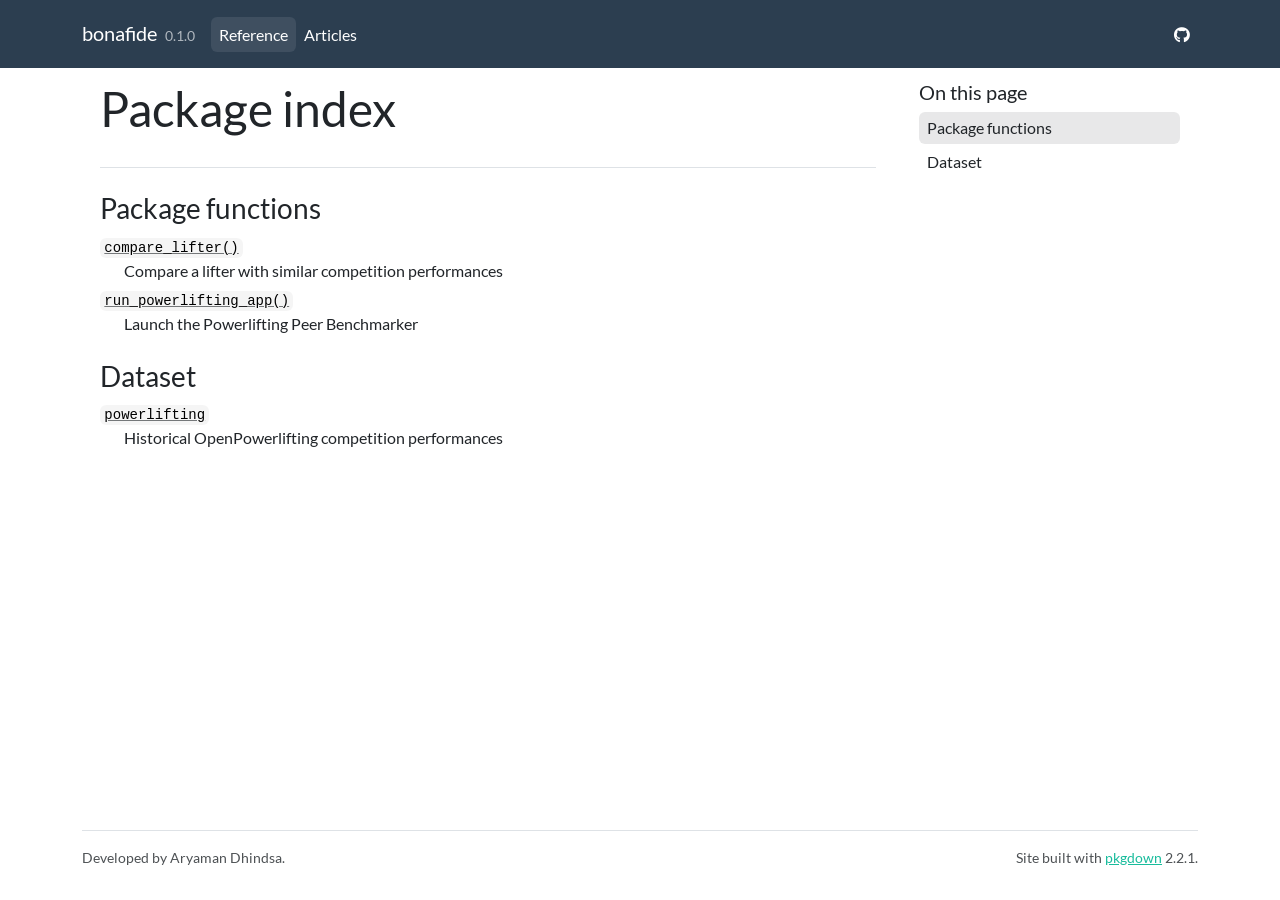
==== reference/index.html @ 964b17fb "Deploying to gh-pages from @ ETC5523-2026/etc5523-assignment-4-adhi0021@9807b6f5b15a94dfbe9f0250c826" ====
<!DOCTYPE html>
<!-- Generated by pkgdown: do not edit by hand --><html lang="en"><head><meta charset="UTF-8"><meta http-equiv="X-UA-Compatible" content="IE=edge"><meta name="viewport" content="width=device-width, initial-scale=1, shrink-to-fit=no"><title>Package index • bonafide</title><script src="../deps/jquery-3.6.0/jquery-3.6.0.min.js"></script><meta name="viewport" content="width=device-width, initial-scale=1, shrink-to-fit=no"><link href="../deps/bootstrap-5.3.8/bootstrap.min.css" rel="stylesheet"><script src="../deps/bootstrap-5.3.8/bootstrap.bundle.min.js"></script><link href="../deps/font-awesome-6.5.2/css/all.min.css" rel="stylesheet"><link href="../deps/font-awesome-6.5.2/css/v4-shims.min.css" rel="stylesheet"><script src="../deps/headroom-0.11.0/headroom.min.js"></script><script src="../deps/headroom-0.11.0/jQuery.headroom.min.js"></script><script src="../deps/bootstrap-toc-1.0.1/bootstrap-toc.min.js"></script><script src="../deps/clipboard.js-2.0.11/clipboard.min.js"></script><script src="../deps/search-1.0.0/autocomplete.jquery.min.js"></script><script src="../deps/search-1.0.0/fuse.min.js"></script><script src="../deps/search-1.0.0/mark.min.js"></script><!-- pkgdown --><script src="../pkgdown.js"></script><meta property="og:title" content="Package index"></head><body>
    <a href="#main" class="visually-hidden-focusable">Skip to contents</a>


    <nav class="navbar navbar-expand-lg fixed-top bg-primary" data-bs-theme="dark" aria-label="Site navigation"><div class="container">

    <a class="navbar-brand me-2" href="../index.html">bonafide</a>

    <small class="nav-text text-muted me-auto" data-bs-toggle="tooltip" data-bs-placement="bottom" title="">0.1.0</small>


    <button class="navbar-toggler" type="button" data-bs-toggle="collapse" data-bs-target="#navbar" aria-controls="navbar" aria-expanded="false" aria-label="Toggle navigation">
      <span class="navbar-toggler-icon"></span>
    </button>

    <div id="navbar" class="collapse navbar-collapse ms-3">
      <ul class="navbar-nav me-auto"><li class="active nav-item"><a class="nav-link" href="../reference/index.html">Reference</a></li>
<li class="nav-item"><a class="nav-link" href="../articles/index.html">Articles</a></li>
      </ul><ul class="navbar-nav"><li class="nav-item"><a class="external-link nav-link" href="https://github.com/ETC5523-2026/etc5523-assignment-4-adhi0021"><span class="fa fa-github"></span></a></li>
      </ul></div>


  </div>
</nav><div class="container template-reference-index">
<div class="row">
  <main id="main" class="col-md-9"><div class="page-header">

      <h1>Package index</h1>
    </div>

    <div class="section level2">
      <h2 id="package-functions">Package functions<a class="anchor" aria-label="anchor" href="#package-functions"></a></h2>



      <dl></dl></div><div class="section level2">




      <dl><dt>

          <code><a href="compare_lifter.html">compare_lifter()</a></code>

        </dt>
        <dd>Compare a lifter with similar competition performances</dd>

        <dt>

          <code><a href="run_powerlifting_app.html">run_powerlifting_app()</a></code>

        </dt>
        <dd>Launch the Powerlifting Peer Benchmarker</dd>
      </dl></div><div class="section level2">
      <h2 id="dataset">Dataset<a class="anchor" aria-label="anchor" href="#dataset"></a></h2>



      <dl></dl></div><div class="section level2">




      <dl><dt>

          <code><a href="powerlifting.html">powerlifting</a></code>

        </dt>
        <dd>Historical OpenPowerlifting competition performances</dd>
      </dl></div>
  </main><aside class="col-md-3"><nav id="toc" aria-label="Table of contents"><h2>On this page</h2>
    </nav></aside></div>


    <footer><div class="pkgdown-footer-left">
  <p>Developed by Aryaman Dhindsa.</p>
</div>

<div class="pkgdown-footer-right">
  <p>Site built with <a href="https://pkgdown.r-lib.org/" class="external-link">pkgdown</a> 2.2.1.</p>
</div>

    </footer></div>





  </body></html>
---- deps/font-awesome-6.5.2/css/v4-shims.min.css ----
/*!
 * Font Awesome Free 6.5.2 by @fontawesome - https://fontawesome.com
 * License - https://fontawesome.com/license/free (Icons: CC BY 4.0, Fonts: SIL OFL 1.1, Code: MIT License)
 * Copyright 2024 Fonticons, Inc.
 */
.fa.fa-glass:before{content:"\f000"}.fa.fa-envelope-o{font-family:"Font Awesome 6 Free";font-weight:400}.fa.fa-envelope-o:before{content:"\f0e0"}.fa.fa-star-o{font-family:"Font Awesome 6 Free";font-weight:400}.fa.fa-star-o:before{content:"\f005"}.fa.fa-close:before,.fa.fa-remove:before{content:"\f00d"}.fa.fa-gear:before{content:"\f013"}.fa.fa-trash-o{font-family:"Font Awesome 6 Free";font-weight:400}.fa.fa-trash-o:before{content:"\f2ed"}.fa.fa-home:before{content:"\f015"}.fa.fa-file-o{font-family:"Font Awesome 6 Free";font-weight:400}.fa.fa-file-o:before{content:"\f15b"}.fa.fa-clock-o{font-family:"Font Awesome 6 Free";font-weight:400}.fa.fa-clock-o:before{content:"\f017"}.fa.fa-arrow-circle-o-down{font-family:"Font Awesome 6 Free";font-weight:400}.fa.fa-arrow-circle-o-down:before{content:"\f358"}.fa.fa-arrow-circle-o-up{font-family:"Font Awesome 6 Free";font-weight:400}.fa.fa-arrow-circle-o-up:before{content:"\f35b"}.fa.fa-play-circle-o{font-family:"Font Awesome 6 Free";font-weight:400}.fa.fa-play-circle-o:before{content:"\f144"}.fa.fa-repeat:before,.fa.fa-rotate-right:before{content:"\f01e"}.fa.fa-refresh:before{content:"\f021"}.fa.fa-list-alt{font-family:"Font Awesome 6 Free";font-weight:400}.fa.fa-list-alt:before{content:"\f022"}.fa.fa-dedent:before{content:"\f03b"}.fa.fa-video-camera:before{content:"\f03d"}.fa.fa-picture-o{font-family:"Font Awesome 6 Free";font-weight:400}.fa.fa-picture-o:before{content:"\f03e"}.fa.fa-photo{font-family:"Font Awesome 6 Free";font-weight:400}.fa.fa-photo:before{content:"\f03e"}.fa.fa-image{font-family:"Font Awesome 6 Free";font-weight:400}.fa.fa-image:before{content:"\f03e"}.fa.fa-map-marker:before{content:"\f3c5"}.fa.fa-pencil-square-o{font-family:"Font Awesome 6 Free";font-weight:400}.fa.fa-pencil-square-o:before{content:"\f044"}.fa.fa-edit{font-family:"Font Awesome 6 Free";font-weight:400}.fa.fa-edit:before{content:"\f044"}.fa.fa-share-square-o:before{content:"\f14d"}.fa.fa-check-square-o{font-family:"Font Awesome 6 Free";font-weight:400}.fa.fa-check-square-o:before{content:"\f14a"}.fa.fa-arrows:before{content:"\f0b2"}.fa.fa-times-circle-o{font-family:"Font Awesome 6 Free";font-weight:400}.fa.fa-times-circle-o:before{content:"\f057"}.fa.fa-check-circle-o{font-family:"Font Awesome 6 Free";font-weight:400}.fa.fa-check-circle-o:before{content:"\f058"}.fa.fa-mail-forward:before{content:"\f064"}.fa.fa-expand:before{content:"\f424"}.fa.fa-compress:before{content:"\f422"}.fa.fa-eye,.fa.fa-eye-slash{font-family:"Font Awesome 6 Free";font-weight:400}.fa.fa-warning:before{content:"\f071"}.fa.fa-calendar:before{content:"\f073"}.fa.fa-arrows-v:before{content:"\f338"}.fa.fa-arrows-h:before{content:"\f337"}.fa.fa-bar-chart-o:before,.fa.fa-bar-chart:before{content:"\e0e3"}.fa.fa-twitter-square{font-family:"Font Awesome 6 Brands";font-weight:400}.fa.fa-twitter-square:before{content:"\f081"}.fa.fa-facebook-square{font-family:"Font Awesome 6 Brands";font-weight:400}.fa.fa-facebook-square:before{content:"\f082"}.fa.fa-gears:before{content:"\f085"}.fa.fa-thumbs-o-up{font-family:"Font Awesome 6 Free";font-weight:400}.fa.fa-thumbs-o-up:before{content:"\f164"}.fa.fa-thumbs-o-down{font-family:"Font Awesome 6 Free";font-weight:400}.fa.fa-thumbs-o-down:before{content:"\f165"}.fa.fa-heart-o{font-family:"Font Awesome 6 Free";font-weight:400}.fa.fa-heart-o:before{content:"\f004"}.fa.fa-sign-out:before{content:"\f2f5"}.fa.fa-linkedin-square{font-family:"Font Awesome 6 Brands";font-weight:400}.fa.fa-linkedin-square:before{content:"\f08c"}.fa.fa-thumb-tack:before{content:"\f08d"}.fa.fa-external-link:before{content:"\f35d"}.fa.fa-sign-in:before{content:"\f2f6"}.fa.fa-github-square{font-family:"Font Awesome 6 Brands";font-weight:400}.fa.fa-github-square:before{content:"\f092"}.fa.fa-lemon-o{font-family:"Font Awesome 6 Free";font-weight:400}.fa.fa-lemon-o:before{content:"\f094"}.fa.fa-square-o{font-family:"Font Awesome 6 Free";font-weight:400}.fa.fa-square-o:before{content:"\f0c8"}.fa.fa-bookmark-o{font-family:"Font Awesome 6 Free";font-weight:400}.fa.fa-bookmark-o:before{content:"\f02e"}.fa.fa-facebook,.fa.fa-twitter{font-family:"Font Awesome 6 Brands";font-weight:400}.fa.fa-facebook:before{content:"\f39e"}.fa.fa-facebook-f{font-family:"Font Awesome 6 Brands";font-weight:400}.fa.fa-facebook-f:before{content:"\f39e"}.fa.fa-github{font-family:"Font Awesome 6 Brands";font-weight:400}.fa.fa-credit-card{font-family:"Font Awesome 6 Free";font-weight:400}.fa.fa-feed:before{content:"\f09e"}.fa.fa-hdd-o{font-family:"Font Awesome 6 Free";font-weight:400}.fa.fa-hdd-o:before{content:"\f0a0"}.fa.fa-hand-o-right{font-family:"Font Awesome 6 Free";font-weight:400}.fa.fa-hand-o-right:before{content:"\f0a4"}.fa.fa-hand-o-left{font-family:"Font Awesome 6 Free";font-weight:400}.fa.fa-hand-o-left:before{content:"\f0a5"}.fa.fa-hand-o-up{font-family:"Font Awesome 6 Free";font-weight:400}.fa.fa-hand-o-up:before{content:"\f0a6"}.fa.fa-hand-o-down{font-family:"Font Awesome 6 Free";font-weight:400}.fa.fa-hand-o-down:before{content:"\f0a7"}.fa.fa-globe:before{content:"\f57d"}.fa.fa-tasks:before{content:"\f828"}.fa.fa-arrows-alt:before{content:"\f31e"}.fa.fa-group:before{content:"\f0c0"}.fa.fa-chain:before{content:"\f0c1"}.fa.fa-cut:before{content:"\f0c4"}.fa.fa-files-o{font-family:"Font Awesome 6 Free";font-weight:400}.fa.fa-files-o:before{content:"\f0c5"}.fa.fa-floppy-o{font-family:"Font Awesome 6 Free";font-weight:400}.fa.fa-floppy-o:before{content:"\f0c7"}.fa.fa-save{font-family:"Font Awesome 6 Free";font-weight:400}.fa.fa-save:before{content:"\f0c7"}.fa.fa-navicon:before,.fa.fa-reorder:before{content:"\f0c9"}.fa.fa-magic:before{content:"\e2ca"}.fa.fa-pinterest,.fa.fa-pinterest-square{font-family:"Font Awesome 6 Brands";font-weight:400}.fa.fa-pinterest-square:before{content:"\f0d3"}.fa.fa-google-plus-square{font-family:"Font Awesome 6 Brands";font-weight:400}.fa.fa-google-plus-square:before{content:"\f0d4"}.fa.fa-google-plus{font-family:"Font Awesome 6 Brands";font-weight:400}.fa.fa-google-plus:before{content:"\f0d5"}.fa.fa-money:before{content:"\f3d1"}.fa.fa-unsorted:before{content:"\f0dc"}.fa.fa-sort-desc:before{content:"\f0dd"}.fa.fa-sort-asc:before{content:"\f0de"}.fa.fa-linkedin{font-family:"Font Awesome 6 Brands";font-weight:400}.fa.fa-linkedin:before{content:"\f0e1"}.fa.fa-rotate-left:before{content:"\f0e2"}.fa.fa-legal:before{content:"\f0e3"}.fa.fa-dashboard:before,.fa.fa-tachometer:before{content:"\f625"}.fa.fa-comment-o{font-family:"Font Awesome 6 Free";font-weight:400}.fa.fa-comment-o:before{content:"\f075"}.fa.fa-comments-o{font-family:"Font Awesome 6 Free";font-weight:400}.fa.fa-comments-o:before{content:"\f086"}.fa.fa-flash:before{content:"\f0e7"}.fa.fa-clipboard:before{content:"\f0ea"}.fa.fa-lightbulb-o{font-family:"Font Awesome 6 Free";font-weight:400}.fa.fa-lightbulb-o:before{content:"\f0eb"}.fa.fa-exchange:before{content:"\f362"}.fa.fa-cloud-download:before{content:"\f0ed"}.fa.fa-cloud-upload:before{content:"\f0ee"}.fa.fa-bell-o{font-family:"Font Awesome 6 Free";font-weight:400}.fa.fa-bell-o:before{content:"\f0f3"}.fa.fa-cutlery:before{content:"\f2e7"}.fa.fa-file-text-o{font-family:"Font Awesome 6 Free";font-weight:400}.fa.fa-file-text-o:before{content:"\f15c"}.fa.fa-building-o{font-family:"Font Awesome 6 Free";font-weight:400}.fa.fa-building-o:before{content:"\f1ad"}.fa.fa-hospital-o{font-family:"Font Awesome 6 Free";font-weight:400}.fa.fa-hospital-o:before{content:"\f0f8"}.fa.fa-tablet:before{content:"\f3fa"}.fa.fa-mobile-phone:before,.fa.fa-mobile:before{content:"\f3cd"}.fa.fa-circle-o{font-family:"Font Awesome 6 Free";font-weight:400}.fa.fa-circle-o:before{content:"\f111"}.fa.fa-mail-reply:before{content:"\f3e5"}.fa.fa-github-alt{font-family:"Font Awesome 6 Brands";font-weight:400}.fa.fa-folder-o{font-family:"Font Awesome 6 Free";font-weight:400}.fa.fa-folder-o:before{content:"\f07b"}.fa.fa-folder-open-o{font-family:"Font Awesome 6 Free";font-weight:400}.fa.fa-folder-open-o:before{content:"\f07c"}.fa.fa-smile-o{font-family:"Font Awesome 6 Free";font-weight:400}.fa.fa-smile-o:before{content:"\f118"}.fa.fa-frown-o{font-family:"Font Awesome 6 Free";font-weight:400}.fa.fa-frown-o:before{content:"\f119"}.fa.fa-meh-o{font-family:"Font Awesome 6 Free";font-weight:400}.fa.fa-meh-o:before{content:"\f11a"}.fa.fa-keyboard-o{font-family:"Font Awesome 6 Free";font-weight:400}.fa.fa-keyboard-o:before{content:"\f11c"}.fa.fa-flag-o{font-family:"Font Awesome 6 Free";font-weight:400}.fa.fa-flag-o:before{content:"\f024"}.fa.fa-mail-reply-all:before{content:"\f122"}.fa.fa-star-half-o{font-family:"Font Awesome 6 Free";font-weight:400}.fa.fa-star-half-o:before{content:"\f5c0"}.fa.fa-star-half-empty{font-family:"Font Awesome 6 Free";font-weight:400}.fa.fa-star-half-empty:before{content:"\f5c0"}.fa.fa-star-half-full{font-family:"Font Awesome 6 Free";font-weight:400}.fa.fa-star-half-full:before{content:"\f5c0"}.fa.fa-code-fork:before{content:"\f126"}.fa.fa-chain-broken:before,.fa.fa-unlink:before{content:"\f127"}.fa.fa-calendar-o{font-family:"Font Awesome 6 Free";font-weight:400}.fa.fa-calendar-o:before{content:"\f133"}.fa.fa-css3,.fa.fa-html5,.fa.fa-maxcdn{font-family:"Font Awesome 6 Brands";font-weight:400}.fa.fa-unlock-alt:before{content:"\f09c"}.fa.fa-minus-square-o{font-family:"Font Awesome 6 Free";font-weight:400}.fa.fa-minus-square-o:before{content:"\f146"}.fa.fa-level-up:before{content:"\f3bf"}.fa.fa-level-down:before{content:"\f3be"}.fa.fa-pencil-square:before{content:"\f14b"}.fa.fa-external-link-square:before{content:"\f360"}.fa.fa-compass{font-family:"Font Awesome 6 Free";font-weight:400}.fa.fa-caret-square-o-down{font-family:"Font Awesome 6 Free";font-weight:400}.fa.fa-caret-square-o-down:before{content:"\f150"}.fa.fa-toggle-down{font-family:"Font Awesome 6 Free";font-weight:400}.fa.fa-toggle-down:before{content:"\f150"}.fa.fa-caret-square-o-up{font-family:"Font Awesome 6 Free";font-weight:400}.fa.fa-caret-square-o-up:before{content:"\f151"}.fa.fa-toggle-up{font-family:"Font Awesome 6 Free";font-weight:400}.fa.fa-toggle-up:before{content:"\f151"}.fa.fa-caret-square-o-right{font-family:"Font Awesome 6 Free";font-weight:400}.fa.fa-caret-square-o-right:before{content:"\f152"}.fa.fa-toggle-right{font-family:"Font Awesome 6 Free";font-weight:400}.fa.fa-toggle-right:before{content:"\f152"}.fa.fa-eur:before,.fa.fa-euro:before{content:"\f153"}.fa.fa-gbp:before{content:"\f154"}.fa.fa-dollar:before,.fa.fa-usd:before{content:"\24"}.fa.fa-inr:before,.fa.fa-rupee:before{content:"\e1bc"}.fa.fa-cny:before,.fa.fa-jpy:before,.fa.fa-rmb:before,.fa.fa-yen:before{content:"\f157"}.fa.fa-rouble:before,.fa.fa-rub:before,.fa.fa-ruble:before{content:"\f158"}.fa.fa-krw:before,.fa.fa-won:before{content:"\f159"}.fa.fa-bitcoin,.fa.fa-btc{font-family:"Font Awesome 6 Brands";font-weight:400}.fa.fa-bitcoin:before{content:"\f15a"}.fa.fa-file-text:before{content:"\f15c"}.fa.fa-sort-alpha-asc:before{content:"\f15d"}.fa.fa-sort-alpha-desc:before{content:"\f881"}.fa.fa-sort-amount-asc:before{content:"\f884"}.fa.fa-sort-amount-desc:before{content:"\f160"}.fa.fa-sort-numeric-asc:before{content:"\f162"}.fa.fa-sort-numeric-desc:before{content:"\f886"}.fa.fa-youtube-square{font-family:"Font Awesome 6 Brands";font-weight:400}.fa.fa-youtube-square:before{content:"\f431"}.fa.fa-xing,.fa.fa-xing-square,.fa.fa-youtube{font-family:"Font Awesome 6 Brands";font-weight:400}.fa.fa-xing-square:before{content:"\f169"}.fa.fa-youtube-play{font-family:"Font Awesome 6 Brands";font-weight:400}.fa.fa-youtube-play:before{content:"\f167"}.fa.fa-adn,.fa.fa-bitbucket,.fa.fa-bitbucket-square,.fa.fa-dropbox,.fa.fa-flickr,.fa.fa-instagram,.fa.fa-stack-overflow{font-family:"Font Awesome 6 Brands";font-weight:400}.fa.fa-bitbucket-square:before{content:"\f171"}.fa.fa-tumblr,.fa.fa-tumblr-square{font-family:"Font Awesome 6 Brands";font-weight:400}.fa.fa-tumblr-square:before{content:"\f174"}.fa.fa-long-arrow-down:before{content:"\f309"}.fa.fa-long-arrow-up:before{content:"\f30c"}.fa.fa-long-arrow-left:before{content:"\f30a"}.fa.fa-long-arrow-right:before{content:"\f30b"}.fa.fa-android,.fa.fa-apple,.fa.fa-dribbble,.fa.fa-foursquare,.fa.fa-gittip,.fa.fa-gratipay,.fa.fa-linux,.fa.fa-skype,.fa.fa-trello,.fa.fa-windows{font-family:"Font Awesome 6 Brands";font-weight:400}.fa.fa-gittip:before{content:"\f184"}.fa.fa-sun-o{font-family:"Font Awesome 6 Free";font-weight:400}.fa.fa-sun-o:before{content:"\f185"}.fa.fa-moon-o{font-family:"Font Awesome 6 Free";font-weight:400}.fa.fa-moon-o:before{content:"\f186"}.fa.fa-pagelines,.fa.fa-renren,.fa.fa-stack-exchange,.fa.fa-vk,.fa.fa-weibo{font-family:"Font Awesome 6 Brands";font-weight:400}.fa.fa-arrow-circle-o-right{font-family:"Font Awesome 6 Free";font-weight:400}.fa.fa-arrow-circle-o-right:before{content:"\f35a"}.fa.fa-arrow-circle-o-left{font-family:"Font Awesome 6 Free";font-weight:400}.fa.fa-arrow-circle-o-left:before{content:"\f359"}.fa.fa-caret-square-o-left{font-family:"Font Awesome 6 Free";font-weight:400}.fa.fa-caret-square-o-left:before{content:"\f191"}.fa.fa-toggle-left{font-family:"Font Awesome 6 Free";font-weight:400}.fa.fa-toggle-left:before{content:"\f191"}.fa.fa-dot-circle-o{font-family:"Font Awesome 6 Free";font-weight:400}.fa.fa-dot-circle-o:before{content:"\f192"}.fa.fa-vimeo-square{font-family:"Font Awesome 6 Brands";font-weight:400}.fa.fa-vimeo-square:before{content:"\f194"}.fa.fa-try:before,.fa.fa-turkish-lira:before{content:"\e2bb"}.fa.fa-plus-square-o{font-family:"Font Awesome 6 Free";font-weight:400}.fa.fa-plus-square-o:before{content:"\f0fe"}.fa.fa-openid,.fa.fa-slack,.fa.fa-wordpress{font-family:"Font Awesome 6 Brands";font-weight:400}.fa.fa-bank:before,.fa.fa-institution:before{content:"\f19c"}.fa.fa-mortar-board:before{content:"\f19d"}.fa.fa-google,.fa.fa-reddit,.fa.fa-reddit-square,.fa.fa-yahoo{font-family:"Font Awesome 6 Brands";font-weight:400}.fa.fa-reddit-square:before{content:"\f1a2"}.fa.fa-behance,.fa.fa-behance-square,.fa.fa-delicious,.fa.fa-digg,.fa.fa-drupal,.fa.fa-joomla,.fa.fa-pied-piper-alt,.fa.fa-pied-piper-pp,.fa.fa-stumbleupon,.fa.fa-stumbleupon-circle{font-family:"Font Awesome 6 Brands";font-weight:400}.fa.fa-behance-square:before{content:"\f1b5"}.fa.fa-steam,.fa.fa-steam-square{font-family:"Font Awesome 6 Brands";font-weight:400}.fa.fa-steam-square:before{content:"\f1b7"}.fa.fa-automobile:before{content:"\f1b9"}.fa.fa-cab:before{content:"\f1ba"}.fa.fa-deviantart,.fa.fa-soundcloud,.fa.fa-spotify{font-family:"Font Awesome 6 Brands";font-weight:400}.fa.fa-file-pdf-o{font-family:"Font Awesome 6 Free";font-weight:400}.fa.fa-file-pdf-o:before{content:"\f1c1"}.fa.fa-file-word-o{font-family:"Font Awesome 6 Free";font-weight:400}.fa.fa-file-word-o:before{content:"\f1c2"}.fa.fa-file-excel-o{font-family:"Font Awesome 6 Free";font-weight:400}.fa.fa-file-excel-o:before{content:"\f1c3"}.fa.fa-file-powerpoint-o{font-family:"Font Awesome 6 Free";font-weight:400}.fa.fa-file-powerpoint-o:before{content:"\f1c4"}.fa.fa-file-image-o{font-family:"Font Awesome 6 Free";font-weight:400}.fa.fa-file-image-o:before{content:"\f1c5"}.fa.fa-file-photo-o{font-family:"Font Awesome 6 Free";font-weight:400}.fa.fa-file-photo-o:before{content:"\f1c5"}.fa.fa-file-picture-o{font-family:"Font Awesome 6 Free";font-weight:400}.fa.fa-file-picture-o:before{content:"\f1c5"}.fa.fa-file-archive-o{font-family:"Font Awesome 6 Free";font-weight:400}.fa.fa-file-archive-o:before{content:"\f1c6"}.fa.fa-file-zip-o{font-family:"Font Awesome 6 Free";font-weight:400}.fa.fa-file-zip-o:before{content:"\f1c6"}.fa.fa-file-audio-o{font-family:"Font Awesome 6 Free";font-weight:400}.fa.fa-file-audio-o:before{content:"\f1c7"}.fa.fa-file-sound-o{font-family:"Font Awesome 6 Free";font-weight:400}.fa.fa-file-sound-o:before{content:"\f1c7"}.fa.fa-file-video-o{font-family:"Font Awesome 6 Free";font-weight:400}.fa.fa-file-video-o:before{content:"\f1c8"}.fa.fa-file-movie-o{font-family:"Font Awesome 6 Free";font-weight:400}.fa.fa-file-movie-o:before{content:"\f1c8"}.fa.fa-file-code-o{font-family:"Font Awesome 6 Free";font-weight:400}.fa.fa-file-code-o:before{content:"\f1c9"}.fa.fa-codepen,.fa.fa-jsfiddle,.fa.fa-vine{font-family:"Font Awesome 6 Brands";font-weight:400}.fa.fa-life-bouy:before,.fa.fa-life-buoy:before,.fa.fa-life-saver:before,.fa.fa-support:before{content:"\f1cd"}.fa.fa-circle-o-notch:before{content:"\f1ce"}.fa.fa-ra,.fa.fa-rebel{font-family:"Font Awesome 6 Brands";font-weight:400}.fa.fa-ra:before{content:"\f1d0"}.fa.fa-resistance{font-family:"Font Awesome 6 Brands";font-weight:400}.fa.fa-resistance:before{content:"\f1d0"}.fa.fa-empire,.fa.fa-ge{font-family:"Font Awesome 6 Brands";font-weight:400}.fa.fa-ge:before{content:"\f1d1"}.fa.fa-git-square{font-family:"Font Awesome 6 Brands";font-weight:400}.fa.fa-git-square:before{content:"\f1d2"}.fa.fa-git,.fa.fa-hacker-news,.fa.fa-y-combinator-square{font-family:"Font Awesome 6 Brands";font-weight:400}.fa.fa-y-combinator-square:before{content:"\f1d4"}.fa.fa-yc-square{font-family:"Font Awesome 6 Brands";font-weight:400}.fa.fa-yc-square:before{content:"\f1d4"}.fa.fa-qq,.fa.fa-tencent-weibo,.fa.fa-wechat,.fa.fa-weixin{font-family:"Font Awesome 6 Brands";font-weight:400}.fa.fa-wechat:before{content:"\f1d7"}.fa.fa-send:before{content:"\f1d8"}.fa.fa-paper-plane-o{font-family:"Font Awesome 6 Free";font-weight:400}.fa.fa-paper-plane-o:before{content:"\f1d8"}.fa.fa-send-o{font-family:"Font Awesome 6 Free";font-weight:400}.fa.fa-send-o:before{content:"\f1d8"}.fa.fa-circle-thin{font-family:"Font Awesome 6 Free";font-weight:400}.fa.fa-circle-thin:before{content:"\f111"}.fa.fa-header:before{content:"\f1dc"}.fa.fa-futbol-o{font-family:"Font Awesome 6 Free";font-weight:400}.fa.fa-futbol-o:before{content:"\f1e3"}.fa.fa-soccer-ball-o{font-family:"Font Awesome 6 Free";font-weight:400}.fa.fa-soccer-ball-o:before{content:"\f1e3"}.fa.fa-slideshare,.fa.fa-twitch,.fa.fa-yelp{font-family:"Font Awesome 6 Brands";font-weight:400}.fa.fa-newspaper-o{font-family:"Font Awesome 6 Free";font-weight:400}.fa.fa-newspaper-o:before{content:"\f1ea"}.fa.fa-cc-amex,.fa.fa-cc-discover,.fa.fa-cc-mastercard,.fa.fa-cc-paypal,.fa.fa-cc-stripe,.fa.fa-cc-visa,.fa.fa-google-wallet,.fa.fa-paypal{font-family:"Font Awesome 6 Brands";font-weight:400}.fa.fa-bell-slash-o{font-family:"Font Awesome 6 Free";font-weight:400}.fa.fa-bell-slash-o:before{content:"\f1f6"}.fa.fa-trash:before{content:"\f2ed"}.fa.fa-copyright{font-family:"Font Awesome 6 Free";font-weight:400}.fa.fa-eyedropper:before{content:"\f1fb"}.fa.fa-area-chart:before{content:"\f1fe"}.fa.fa-pie-chart:before{content:"\f200"}.fa.fa-line-chart:before{content:"\f201"}.fa.fa-lastfm,.fa.fa-lastfm-square{font-family:"Font Awesome 6 Brands";font-weight:400}.fa.fa-lastfm-square:before{content:"\f203"}.fa.fa-angellist,.fa.fa-ioxhost{font-family:"Font Awesome 6 Brands";font-weight:400}.fa.fa-cc{font-family:"Font Awesome 6 Free";font-weight:400}.fa.fa-cc:before{content:"\f20a"}.fa.fa-ils:before,.fa.fa-shekel:before,.fa.fa-sheqel:before{content:"\f20b"}.fa.fa-buysellads,.fa.fa-connectdevelop,.fa.fa-dashcube,.fa.fa-forumbee,.fa.fa-leanpub,.fa.fa-sellsy,.fa.fa-shirtsinbulk,.fa.fa-simplybuilt,.fa.fa-skyatlas{font-family:"Font Awesome 6 Brands";font-weight:400}.fa.fa-diamond{font-family:"Font Awesome 6 Free";font-weight:400}.fa.fa-diamond:before{content:"\f3a5"}.fa.fa-intersex:before,.fa.fa-transgender:before{content:"\f224"}.fa.fa-transgender-alt:before{content:"\f225"}.fa.fa-facebook-official{font-family:"Font Awesome 6 Brands";font-weight:400}.fa.fa-facebook-official:before{content:"\f09a"}.fa.fa-pinterest-p,.fa.fa-whatsapp{font-family:"Font Awesome 6 Brands";font-weight:400}.fa.fa-hotel:before{content:"\f236"}.fa.fa-medium,.fa.fa-viacoin,.fa.fa-y-combinator,.fa.fa-yc{font-family:"Font Awesome 6 Brands";font-weight:400}.fa.fa-yc:before{content:"\f23b"}.fa.fa-expeditedssl,.fa.fa-opencart,.fa.fa-optin-monster{font-family:"Font Awesome 6 Brands";font-weight:400}.fa.fa-battery-4:before,.fa.fa-battery:before{content:"\f240"}.fa.fa-battery-3:before{content:"\f241"}.fa.fa-battery-2:before{content:"\f242"}.fa.fa-battery-1:before{content:"\f243"}.fa.fa-battery-0:before{content:"\f244"}.fa.fa-object-group,.fa.fa-object-ungroup,.fa.fa-sticky-note-o{font-family:"Font Awesome 6 Free";font-weight:400}.fa.fa-sticky-note-o:before{content:"\f249"}.fa.fa-cc-diners-club,.fa.fa-cc-jcb{font-family:"Font Awesome 6 Brands";font-weight:400}.fa.fa-clone{font-family:"Font Awesome 6 Free";font-weight:400}.fa.fa-hourglass-o:before{content:"\f254"}.fa.fa-hourglass-1:before{content:"\f251"}.fa.fa-hourglass-2:before{content:"\f252"}.fa.fa-hourglass-3:before{content:"\f253"}.fa.fa-hand-rock-o{font-family:"Font Awesome 6 Free";font-weight:400}.fa.fa-hand-rock-o:before{content:"\f255"}.fa.fa-hand-grab-o{font-family:"Font Awesome 6 Free";font-weight:400}.fa.fa-hand-grab-o:before{content:"\f255"}.fa.fa-hand-paper-o{font-family:"Font Awesome 6 Free";font-weight:400}.fa.fa-hand-paper-o:before{content:"\f256"}.fa.fa-hand-stop-o{font-family:"Font Awesome 6 Free";font-weight:400}.fa.fa-hand-stop-o:before{content:"\f256"}.fa.fa-hand-scissors-o{font-family:"Font Awesome 6 Free";font-weight:400}.fa.fa-hand-scissors-o:before{content:"\f257"}.fa.fa-hand-lizard-o{font-family:"Font Awesome 6 Free";font-weight:400}.fa.fa-hand-lizard-o:before{content:"\f258"}.fa.fa-hand-spock-o{font-family:"Font Awesome 6 Free";font-weight:400}.fa.fa-hand-spock-o:before{content:"\f259"}.fa.fa-hand-pointer-o{font-family:"Font Awesome 6 Free";font-weight:400}.fa.fa-hand-pointer-o:before{content:"\f25a"}.fa.fa-hand-peace-o{font-family:"Font Awesome 6 Free";font-weight:400}.fa.fa-hand-peace-o:before{content:"\f25b"}.fa.fa-registered{font-family:"Font Awesome 6 Free";font-weight:400}.fa.fa-creative-commons,.fa.fa-gg,.fa.fa-gg-circle,.fa.fa-odnoklassniki,.fa.fa-odnoklassniki-square{font-family:"Font Awesome 6 Brands";font-weight:400}.fa.fa-odnoklassniki-square:before{content:"\f264"}.fa.fa-chrome,.fa.fa-firefox,.fa.fa-get-pocket,.fa.fa-internet-explorer,.fa.fa-opera,.fa.fa-safari,.fa.fa-wikipedia-w{font-family:"Font Awesome 6 Brands";font-weight:400}.fa.fa-television:before{content:"\f26c"}.fa.fa-500px,.fa.fa-amazon,.fa.fa-contao{font-family:"Font Awesome 6 Brands";font-weight:400}.fa.fa-calendar-plus-o{font-family:"Font Awesome 6 Free";font-weight:400}.fa.fa-calendar-plus-o:before{content:"\f271"}.fa.fa-calendar-minus-o{font-family:"Font Awesome 6 Free";font-weight:400}.fa.fa-calendar-minus-o:before{content:"\f272"}.fa.fa-calendar-times-o{font-family:"Font Awesome 6 Free";font-weight:400}.fa.fa-calendar-times-o:before{content:"\f273"}.fa.fa-calendar-check-o{font-family:"Font Awesome 6 Free";font-weight:400}.fa.fa-calendar-check-o:before{content:"\f274"}.fa.fa-map-o{font-family:"Font Awesome 6 Free";font-weight:400}.fa.fa-map-o:before{content:"\f279"}.fa.fa-commenting:before{content:"\f4ad"}.fa.fa-commenting-o{font-family:"Font Awesome 6 Free";font-weight:400}.fa.fa-commenting-o:before{content:"\f4ad"}.fa.fa-houzz,.fa.fa-vimeo{font-family:"Font Awesome 6 Brands";font-weight:400}.fa.fa-vimeo:before{content:"\f27d"}.fa.fa-black-tie,.fa.fa-edge,.fa.fa-fonticons,.fa.fa-reddit-alien{font-family:"Font Awesome 6 Brands";font-weight:400}.fa.fa-credit-card-alt:before{content:"\f09d"}.fa.fa-codiepie,.fa.fa-fort-awesome,.fa.fa-mixcloud,.fa.fa-modx,.fa.fa-product-hunt,.fa.fa-scribd,.fa.fa-usb{font-family:"Font Awesome 6 Brands";font-weight:400}.fa.fa-pause-circle-o{font-family:"Font Awesome 6 Free";font-weight:400}.fa.fa-pause-circle-o:before{content:"\f28b"}.fa.fa-stop-circle-o{font-family:"Font Awesome 6 Free";font-weight:400}.fa.fa-stop-circle-o:before{content:"\f28d"}.fa.fa-bluetooth,.fa.fa-bluetooth-b,.fa.fa-envira,.fa.fa-gitlab,.fa.fa-wheelchair-alt,.fa.fa-wpbeginner,.fa.fa-wpforms{font-family:"Font Awesome 6 Brands";font-weight:400}.fa.fa-wheelchair-alt:before{content:"\f368"}.fa.fa-question-circle-o{font-family:"Font Awesome 6 Free";font-weight:400}.fa.fa-question-circle-o:before{content:"\f059"}.fa.fa-volume-control-phone:before{content:"\f2a0"}.fa.fa-asl-interpreting:before{content:"\f2a3"}.fa.fa-deafness:before,.fa.fa-hard-of-hearing:before{content:"\f2a4"}.fa.fa-glide,.fa.fa-glide-g{font-family:"Font Awesome 6 Brands";font-weight:400}.fa.fa-signing:before{content:"\f2a7"}.fa.fa-viadeo,.fa.fa-viadeo-square{font-family:"Font Awesome 6 Brands";font-weight:400}.fa.fa-viadeo-square:before{content:"\f2aa"}.fa.fa-snapchat,.fa.fa-snapchat-ghost{font-family:"Font Awesome 6 Brands";font-weight:400}.fa.fa-snapchat-ghost:before{content:"\f2ab"}.fa.fa-snapchat-square{font-family:"Font Awesome 6 Brands";font-weight:400}.fa.fa-snapchat-square:before{content:"\f2ad"}.fa.fa-first-order,.fa.fa-google-plus-official,.fa.fa-pied-piper,.fa.fa-themeisle,.fa.fa-yoast{font-family:"Font Awesome 6 Brands";font-weight:400}.fa.fa-google-plus-official:before{content:"\f2b3"}.fa.fa-google-plus-circle{font-family:"Font Awesome 6 Brands";font-weight:400}.fa.fa-google-plus-circle:before{content:"\f2b3"}.fa.fa-fa,.fa.fa-font-awesome{font-family:"Font Awesome 6 Brands";font-weight:400}.fa.fa-fa:before{content:"\f2b4"}.fa.fa-handshake-o{font-family:"Font Awesome 6 Free";font-weight:400}.fa.fa-handshake-o:before{content:"\f2b5"}.fa.fa-envelope-open-o{font-family:"Font Awesome 6 Free";font-weight:400}.fa.fa-envelope-open-o:before{content:"\f2b6"}.fa.fa-linode{font-family:"Font Awesome 6 Brands";font-weight:400}.fa.fa-address-book-o{font-family:"Font Awesome 6 Free";font-weight:400}.fa.fa-address-book-o:before{content:"\f2b9"}.fa.fa-vcard:before{content:"\f2bb"}.fa.fa-address-card-o{font-family:"Font Awesome 6 Free";font-weight:400}.fa.fa-address-card-o:before{content:"\f2bb"}.fa.fa-vcard-o{font-family:"Font Awesome 6 Free";font-weight:400}.fa.fa-vcard-o:before{content:"\f2bb"}.fa.fa-user-circle-o{font-family:"Font Awesome 6 Free";font-weight:400}.fa.fa-user-circle-o:before{content:"\f2bd"}.fa.fa-user-o{font-family:"Font Awesome 6 Free";font-weight:400}.fa.fa-user-o:before{content:"\f007"}.fa.fa-id-badge{font-family:"Font Awesome 6 Free";font-weight:400}.fa.fa-drivers-license:before{content:"\f2c2"}.fa.fa-id-card-o{font-family:"Font Awesome 6 Free";font-weight:400}.fa.fa-id-card-o:before{content:"\f2c2"}.fa.fa-drivers-license-o{font-family:"Font Awesome 6 Free";font-weight:400}.fa.fa-drivers-license-o:before{content:"\f2c2"}.fa.fa-free-code-camp,.fa.fa-quora,.fa.fa-telegram{font-family:"Font Awesome 6 Brands";font-weight:400}.fa.fa-thermometer-4:before,.fa.fa-thermometer:before{content:"\f2c7"}.fa.fa-thermometer-3:before{content:"\f2c8"}.fa.fa-thermometer-2:before{content:"\f2c9"}.fa.fa-thermometer-1:before{content:"\f2ca"}.fa.fa-thermometer-0:before{content:"\f2cb"}.fa.fa-bathtub:before,.fa.fa-s15:before{content:"\f2cd"}.fa.fa-window-maximize,.fa.fa-window-restore{font-family:"Font Awesome 6 Free";font-weight:400}.fa.fa-times-rectangle:before{content:"\f410"}.fa.fa-window-close-o{font-family:"Font Awesome 6 Free";font-weight:400}.fa.fa-window-close-o:before{content:"\f410"}.fa.fa-times-rectangle-o{font-family:"Font Awesome 6 Free";font-weight:400}.fa.fa-times-rectangle-o:before{content:"\f410"}.fa.fa-bandcamp,.fa.fa-eercast,.fa.fa-etsy,.fa.fa-grav,.fa.fa-imdb,.fa.fa-ravelry{font-family:"Font Awesome 6 Brands";font-weight:400}.fa.fa-eercast:before{content:"\f2da"}.fa.fa-snowflake-o{font-family:"Font Awesome 6 Free";font-weight:400}.fa.fa-snowflake-o:before{content:"\f2dc"}.fa.fa-meetup,.fa.fa-superpowers,.fa.fa-wpexplorer{font-family:"Font Awesome 6 Brands";font-weight:400}
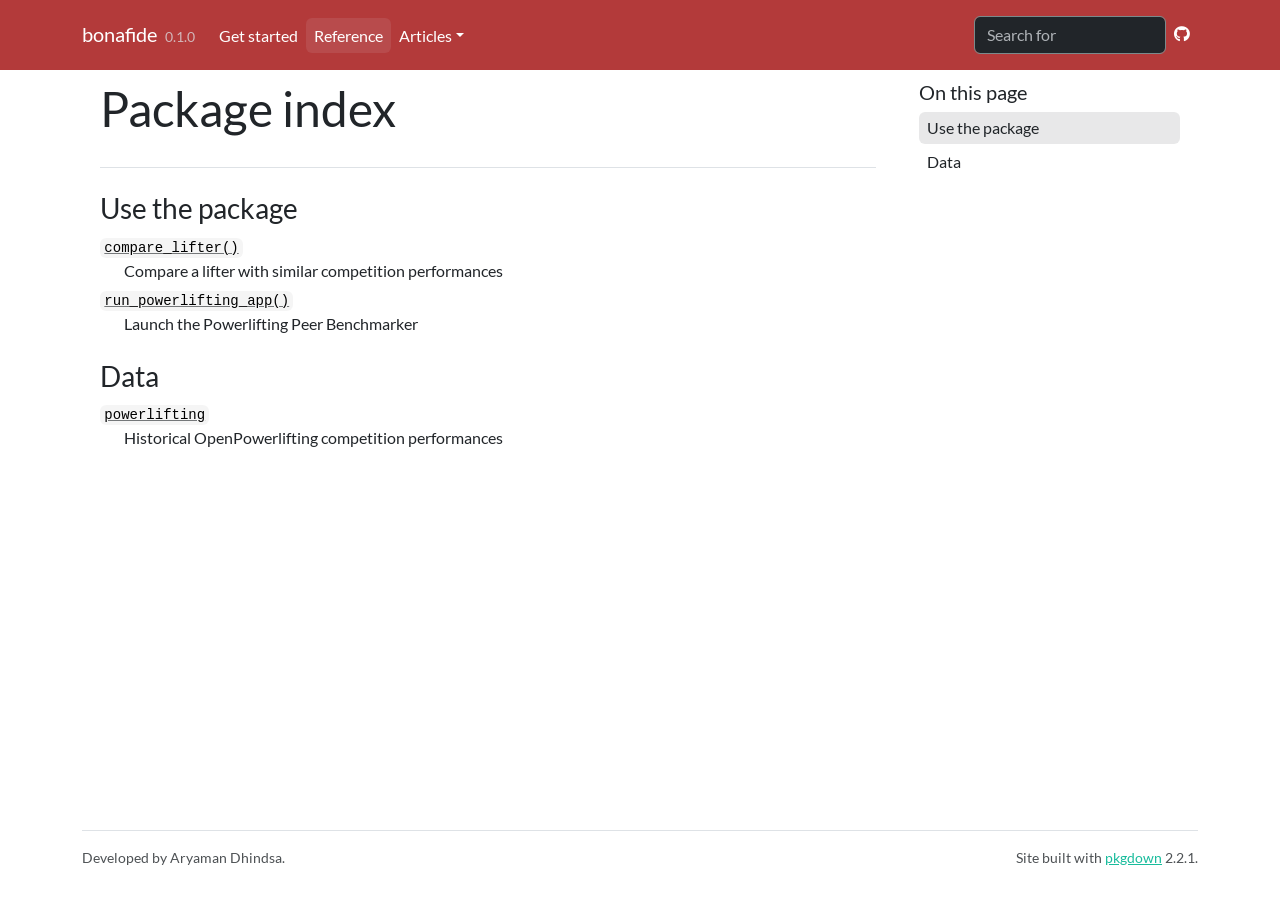
==== commit 5ca56c06: "Deploying to gh-pages from @ ETC5523-2026/etc5523-assignment-4-adhi0021@e7ae561066107e192db1bbe9f549" ====
--- a/reference/index.html
+++ b/reference/index.html
@@ -15,9 +15,15 @@
     </button>
 
     <div id="navbar" class="collapse navbar-collapse ms-3">
-      <ul class="navbar-nav me-auto"><li class="active nav-item"><a class="nav-link" href="../reference/index.html">Reference</a></li>
-<li class="nav-item"><a class="nav-link" href="../articles/index.html">Articles</a></li>
-      </ul><ul class="navbar-nav"><li class="nav-item"><a class="external-link nav-link" href="https://github.com/ETC5523-2026/etc5523-assignment-4-adhi0021"><span class="fa fa-github"></span></a></li>
+      <ul class="navbar-nav me-auto"><li class="nav-item"><a class="nav-link" href="../articles/using-bonafide.html">Get started</a></li>
+<li class="active nav-item"><a class="nav-link" href="../reference/index.html">Reference</a></li>
+<li class="nav-item dropdown">
+  <button class="nav-link dropdown-toggle" type="button" id="dropdown-articles" data-bs-toggle="dropdown" aria-expanded="false" aria-haspopup="true">Articles</button>
+  <ul class="dropdown-menu" aria-labelledby="dropdown-articles"><li><a class="dropdown-item" href="../articles/using-bonafide.html">Using the Powerlifting Peer Benchmarker</a></li>
+  </ul></li>
+      </ul><ul class="navbar-nav"><li class="nav-item"><form class="form-inline" role="search">
+ <input class="form-control" type="search" name="search-input" id="search-input" autocomplete="off" aria-label="Search site" placeholder="Search for" data-search-index="../search.json"></form></li>
+<li class="nav-item"><a class="external-link nav-link" href="https://github.com/ETC5523-2026/etc5523-assignment-4-adhi0021" aria-label="GitHub repository"><span class="fa fab fa-github"></span></a></li>
       </ul></div>
 
 
@@ -30,7 +36,7 @@
     </div>
 
     <div class="section level2">
-      <h2 id="package-functions">Package functions<a class="anchor" aria-label="anchor" href="#package-functions"></a></h2>
+      <h2 id="use-the-package">Use the package<a class="anchor" aria-label="anchor" href="#use-the-package"></a></h2>
 
 
 
@@ -53,7 +59,7 @@
         </dt>
         <dd>Launch the Powerlifting Peer Benchmarker</dd>
       </dl></div><div class="section level2">
-      <h2 id="dataset">Dataset<a class="anchor" aria-label="anchor" href="#dataset"></a></h2>
+      <h2 id="data">Data<a class="anchor" aria-label="anchor" href="#data"></a></h2>
 
 
 
